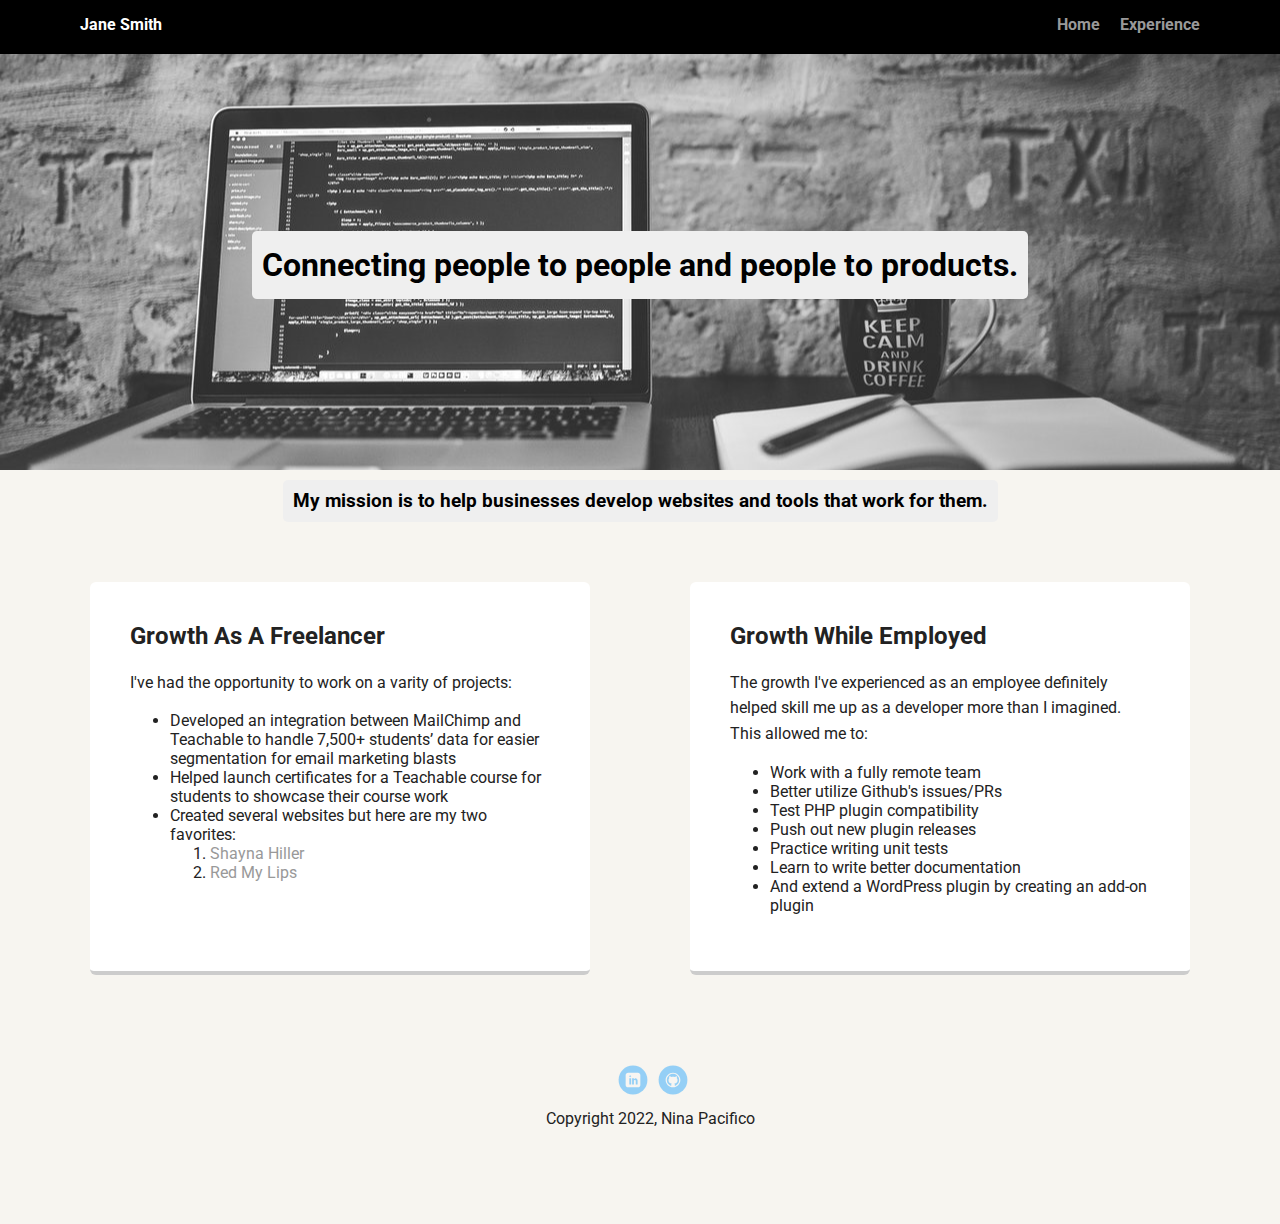
==== experience.html @ 9e7c531d "Index and experience pages initial commit" ====
<!doctype html>
<html lang="en">
<head>
  <meta charset="utf-8">
  <title>Jane Smith's Profile</title>
  <meta name="viewport" content="width=device-width, initial-scale=1.0">
  <link rel="stylesheet" href="styles.css">
  <link href="https://fonts.googleapis.com/css?family=Muli%7CRoboto:400,300,500,700,900" rel="stylesheet"></head>
  <body>

    <div class="main-nav">
        <ul class="nav">
          <li class="name">Jane Smith</li>
          <li><a href="index.html">Home</a></li>
          <li><a href="experience.html">Experience</a></li>
        </ul>
    </div>

    <header id="experience-header">
        <h1 class="tag">Connecting people to people and people to products.</h1>
    </header>


    <h3 class="tag">My mission is to help businesses develop websites and tools that work for them.</h3>
    <main class="flex">

      <div class="card">
        <h2>Growth As A Freelancer</h2>
        <p>I've had the opportunity to work on a varity of projects:</p>
        <ul>
        	<li>Developed an integration between MailChimp and Teachable to handle 7,500+ students’ data for easier segmentation for email marketing blasts</li>
        	<li>Helped launch certificates for a Teachable course for students to showcase their course work</li>
          <li>Created several websites but here are my two favorites:
            <ol>
              <li><a href="#">Shayna Hiller</a></li>
              <li><a href="#">Red My Lips</a></li>
            </ol>
          </li>
        </ul>
      </div> 

      <div class="card">
        <h2>Growth While Employed</h2>
        <p>The growth I've experienced as an employee definitely helped skill me up as a developer more than I imagined. This allowed me to:</p>
        <ul>
          <li>Work with a fully remote team</li>
          <li>Better utilize Github's issues/PRs</li>
          <li>Test PHP plugin compatibility</li>
          <li>Push out new plugin releases</li>
          <li>Practice writing unit tests</li>
          <li>Learn to write better documentation</li>
	      <li>And extend a WordPress plugin by creating an add-on plugin</li>
        </ul>
      </div> 

    </main>
    <footer>
      <ul>
        <li><a href="https://www.linkedin.com/in/ninapacifico/" class="social linkedin">LinkedIn</a></li>
        <li><a href="https://github.com/paninapress" class="social github">Github</a></li>
      </ul>
      <p class="copyright">Copyright 2022, Nina Pacifico</p>
    </footer>
  </body>
  </html>
---- styles.css ----
/* Global Layout Set-up */
* { 
  box-sizing: border-box;
}
  
body {
  margin: 0;
  padding: 0;
  text-align: center;
  font-family: 'Roboto', sans-serif;
  color: #222;
  background: #f7f5f0;
}
/* Link Styles */

a {
  text-decoration: none;
  color: #999;
}
a:hover {
  color: #6633ff;
}

/* Section Styles */

.main-nav {
  width: 100%;
  background: black;
  min-height: 30px;
  padding: 10px;
  position: fixed;
  text-align: center;
}
.nav {
  display: flex;
  justify-content: space-around;
  font-weight: 700;
  list-style-type: none;
  margin: 0 auto;
  padding: 0;
}

.nav .name {
    display: block;
    margin-right: auto;
    color: white;
}
.nav li {
  padding: 5px 10px 10px 10px;
}
.nav a {
  transition: all .5s;
}
.nav a:hover {
  color: white
}

header {
  text-align: center;
  background: url('images/pexels-negative-space-169573.jpg') no-repeat center ;
  background-size: cover;
  overflow: hidden;
  padding-top: 60px;
}
header {
  line-height: 1.5;
}
header .profile-image {
  margin-top: 50px;
  width: 150px;
  height: 150px;
  border-radius: 50%;
  border: 3px solid white;
  transition: all .5s;
}
header .profile-image:hover {
  transform: scale(1.2) rotate(5deg);
}
#experience-header {
  display: flex;
  align-items: center;
}

.tag {
  background-color: #efefef;
  color: black;
  padding: 10px;
  border-radius: 5px;
  display: table;
  margin: 10px auto;
} 
.location {
  background-color: #222;
  color: yellow;
}
.card {
  margin: 30px;
  padding: 20px 40px 40px;
  max-width: 500px;
  text-align: left;
  background: #fff;
  border-bottom: 4px solid #ccc;
  border-radius: 6px;
  transition: all .5s;
}
.card:hover {
  border-color: #ff99ff;
}

ul.skills {
  padding: 0;
  text-align: center;
}

.skills li {
  border-radius: 6px;
  display: inline-block;
  background: #ff9904;
  color: white;
  padding: 5px 10px;
  margin: 2px;
}

.skills li:nth-child(odd) {
  background: #0399ff;
}

footer {
  width: 100%;
  min-height: 30px;
  padding: 20px 0 40px 20px;
}

footer .copyright {
  top: -8px;
  font-size: .75em;
}

footer ul {
  list-style-type: none;
  margin: 0;
  padding: 0;
}

footer ul li {
  display: inline-block;
}

a.social {
  display: inline-block;
  text-indent: -9999px;
  margin-left: 5px;
  width: 30px;
  height: 30px;
  background-size: 30px 30px;
  opacity: .4;
  transition: all .5s;
}
a.twitter {
  background-image: url(images/twitter.svg);
}
a.linkedin {
  background-image: url(images/linkedin.svg);
}
a.github {
  background-image: url(images/github.svg);
}
a.social:hover {
  opacity: 1;
}
.clearfix {
  clear: both;
}

/* Styles for larger screens */
@media screen and (min-width: 720px) {
  
  .flex {
      display: -ms-flexbox;      /* TWEENER - IE 10 */
      display: flex; 
      max-width: 1200px;
      -ms-flex-pack: distribute;
      justify-content: space-around;
      margin: 0 auto;
  }

  header {
    min-height: 470px;
  }

  .nav {
    max-width: 1200px;
    padding: 0 30px;
  }


  main {
    padding-top: 20px;
  }

  main p {
    line-height: 1.6em;
  }

  footer {
    font-size: 1.3em;
    max-width: 1200px;
    margin: 40px auto;
  }

}
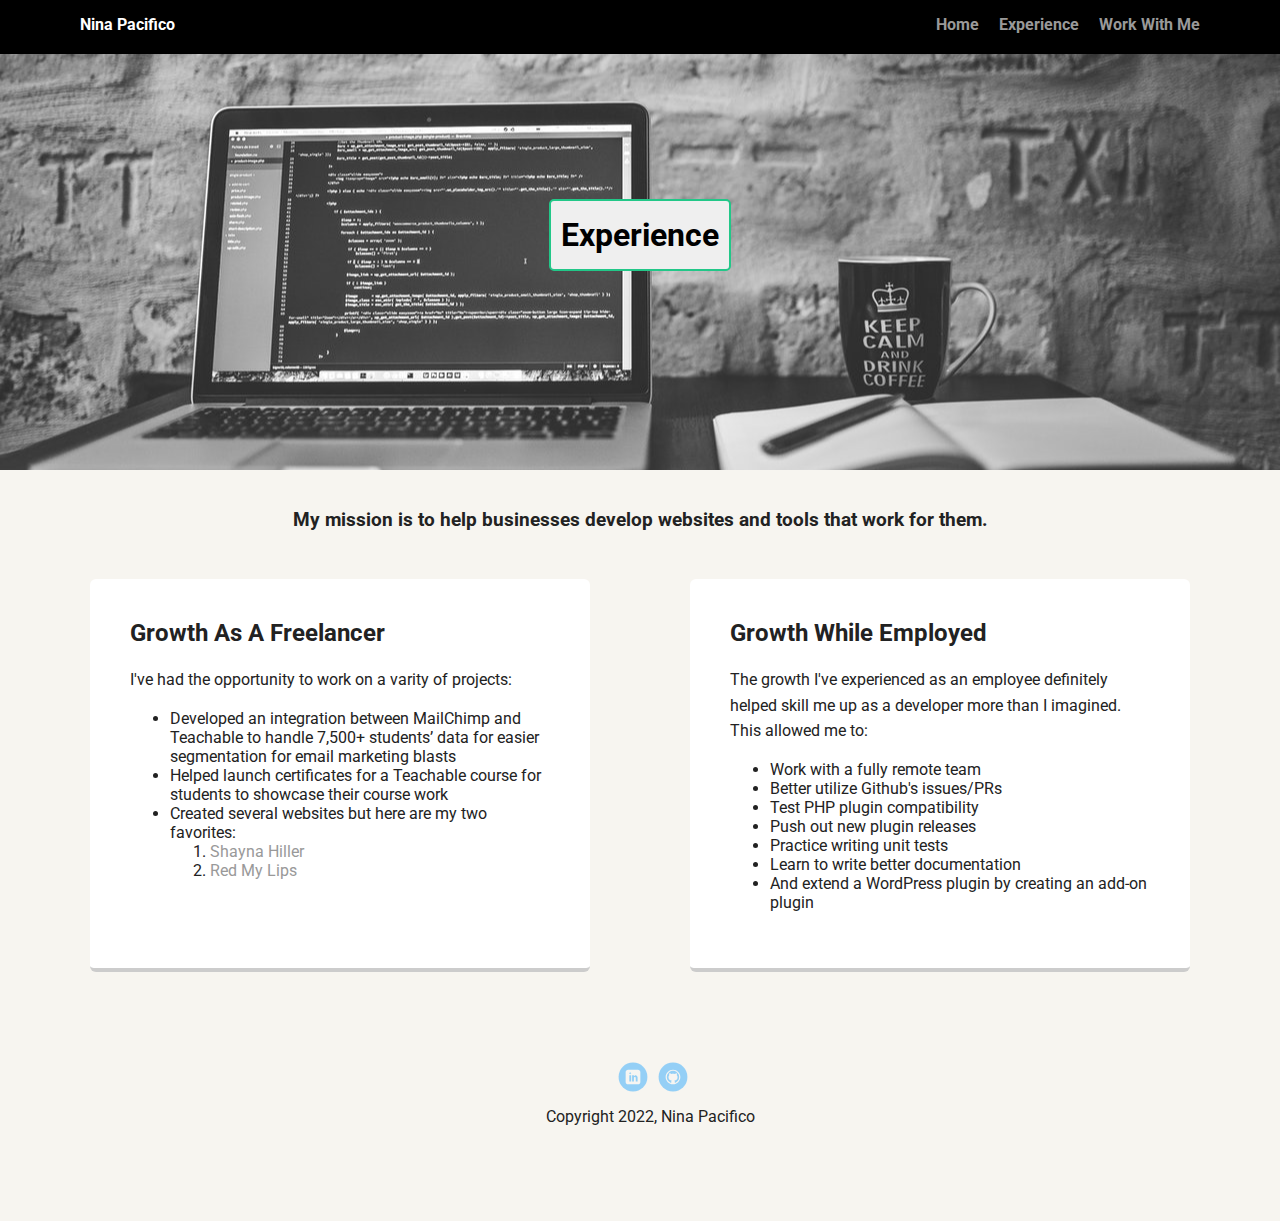
==== commit 1edcbf2a: "Work with me page and styling changes" ====
--- a/experience.html
+++ b/experience.html
@@ -2,7 +2,7 @@
 <html lang="en">
 <head>
   <meta charset="utf-8">
-  <title>Jane Smith's Profile</title>
+  <title>Nina Pacifico's Profile</title>
   <meta name="viewport" content="width=device-width, initial-scale=1.0">
   <link rel="stylesheet" href="styles.css">
   <link href="https://fonts.googleapis.com/css?family=Muli%7CRoboto:400,300,500,700,900" rel="stylesheet"></head>
@@ -10,48 +10,50 @@
 
     <div class="main-nav">
         <ul class="nav">
-          <li class="name">Jane Smith</li>
+          <li class="name">Nina Pacifico</li>
           <li><a href="index.html">Home</a></li>
           <li><a href="experience.html">Experience</a></li>
+          <li><a href="work-with-me.html">Work With Me</a></li>
         </ul>
     </div>
 
     <header id="experience-header">
-        <h1 class="tag">Connecting people to people and people to products.</h1>
+        <h1 class="tag">Experience</h1>
     </header>
+    <main>
+      <h3 class="">My mission is to help businesses develop websites and tools that work for them.</h3>
+      <section>
+        <div class="flex">
+          <div class="info-card">
+            <h2>Growth As A Freelancer</h2>
+            <p>I've had the opportunity to work on a varity of projects:</p>
+            <ul>
+              <li>Developed an integration between MailChimp and Teachable to handle 7,500+ students’ data for easier segmentation for email marketing blasts</li>
+              <li>Helped launch certificates for a Teachable course for students to showcase their course work</li>
+              <li>Created several websites but here are my two favorites:
+                <ol>
+                  <li><a href="#">Shayna Hiller</a></li>
+                  <li><a href="#">Red My Lips</a></li>
+                </ol>
+              </li>
+            </ul>
+          </div>
 
-
-    <h3 class="tag">My mission is to help businesses develop websites and tools that work for them.</h3>
-    <main class="flex">
-
-      <div class="card">
-        <h2>Growth As A Freelancer</h2>
-        <p>I've had the opportunity to work on a varity of projects:</p>
-        <ul>
-        	<li>Developed an integration between MailChimp and Teachable to handle 7,500+ students’ data for easier segmentation for email marketing blasts</li>
-        	<li>Helped launch certificates for a Teachable course for students to showcase their course work</li>
-          <li>Created several websites but here are my two favorites:
-            <ol>
-              <li><a href="#">Shayna Hiller</a></li>
-              <li><a href="#">Red My Lips</a></li>
-            </ol>
-          </li>
-        </ul>
-      </div> 
-
-      <div class="card">
-        <h2>Growth While Employed</h2>
-        <p>The growth I've experienced as an employee definitely helped skill me up as a developer more than I imagined. This allowed me to:</p>
-        <ul>
-          <li>Work with a fully remote team</li>
-          <li>Better utilize Github's issues/PRs</li>
-          <li>Test PHP plugin compatibility</li>
-          <li>Push out new plugin releases</li>
-          <li>Practice writing unit tests</li>
-          <li>Learn to write better documentation</li>
-	      <li>And extend a WordPress plugin by creating an add-on plugin</li>
-        </ul>
-      </div> 
+          <div class="info-card">
+            <h2>Growth While Employed</h2>
+            <p>The growth I've experienced as an employee definitely helped skill me up as a developer more than I imagined. This allowed me to:</p>
+            <ul>
+              <li>Work with a fully remote team</li>
+              <li>Better utilize Github's issues/PRs</li>
+              <li>Test PHP plugin compatibility</li>
+              <li>Push out new plugin releases</li>
+              <li>Practice writing unit tests</li>
+              <li>Learn to write better documentation</li>
+              <li>And extend a WordPress plugin by creating an add-on plugin</li>
+            </ul>
+          </div>
+        </div>
+      </section>
 
     </main>
     <footer>
--- a/styles.css
+++ b/styles.css
@@ -57,7 +57,7 @@
 
 header {
   text-align: center;
-  background: url('images/pexels-negative-space-169573.jpg') no-repeat center ;
+  background: url('images/pexels-negative-space-34578.jpg') no-repeat top;
   background-size: cover;
   overflow: hidden;
   padding-top: 60px;
@@ -76,9 +76,8 @@
 header .profile-image:hover {
   transform: scale(1.2) rotate(5deg);
 }
-#experience-header {
-  display: flex;
-  align-items: center;
+header h1 {
+  border: 2px solid #22c788;
 }
 
 .tag {
@@ -91,9 +90,9 @@
 } 
 .location {
   background-color: #222;
-  color: yellow;
-}
-.card {
+  color: lightgreen;
+}
+.info-card {
   margin: 30px;
   padding: 20px 40px 40px;
   max-width: 500px;
@@ -103,8 +102,8 @@
   border-radius: 6px;
   transition: all .5s;
 }
-.card:hover {
-  border-color: #ff99ff;
+.info-card:hover {
+  border-color: #22c788;
 }
 
 ul.skills {
@@ -115,14 +114,14 @@
 .skills li {
   border-radius: 6px;
   display: inline-block;
-  background: #ff9904;
+  background: #a7388e;
   color: white;
   padding: 5px 10px;
   margin: 2px;
 }
 
 .skills li:nth-child(odd) {
-  background: #0399ff;
+  background: #4AB2D6;
 }
 
 footer {
@@ -171,6 +170,41 @@
 .clearfix {
   clear: both;
 }
+
+/* Experience page */
+#experience-header {
+  background: url('images/pexels-negative-space-169573.jpg') no-repeat center ;
+  background-size: cover;
+  display: flex;
+  align-items: center;
+  padding: 100px 30px;
+}
+/* Work With Me page */
+#work-with-me-header {
+  background: url('images/pexels-pixabay-262488.jpg') no-repeat center ;
+  background-size: cover;
+  display: flex;
+  align-items: center;
+  padding: 100px 30px;
+}
+#work-with-me-main ol {
+  text-align: left;
+  margin
+}
+.work-steps {
+  display: flex;
+  gap: 10px;
+  text-align: left;
+  max-width: 700px;
+  margin: 0 auto;
+}
+
+.work-steps h3 {
+  /*margin-right: 20px;*/
+  min-width: 250px;
+
+}
+
 
 /* Styles for larger screens */
 @media screen and (min-width: 720px) {
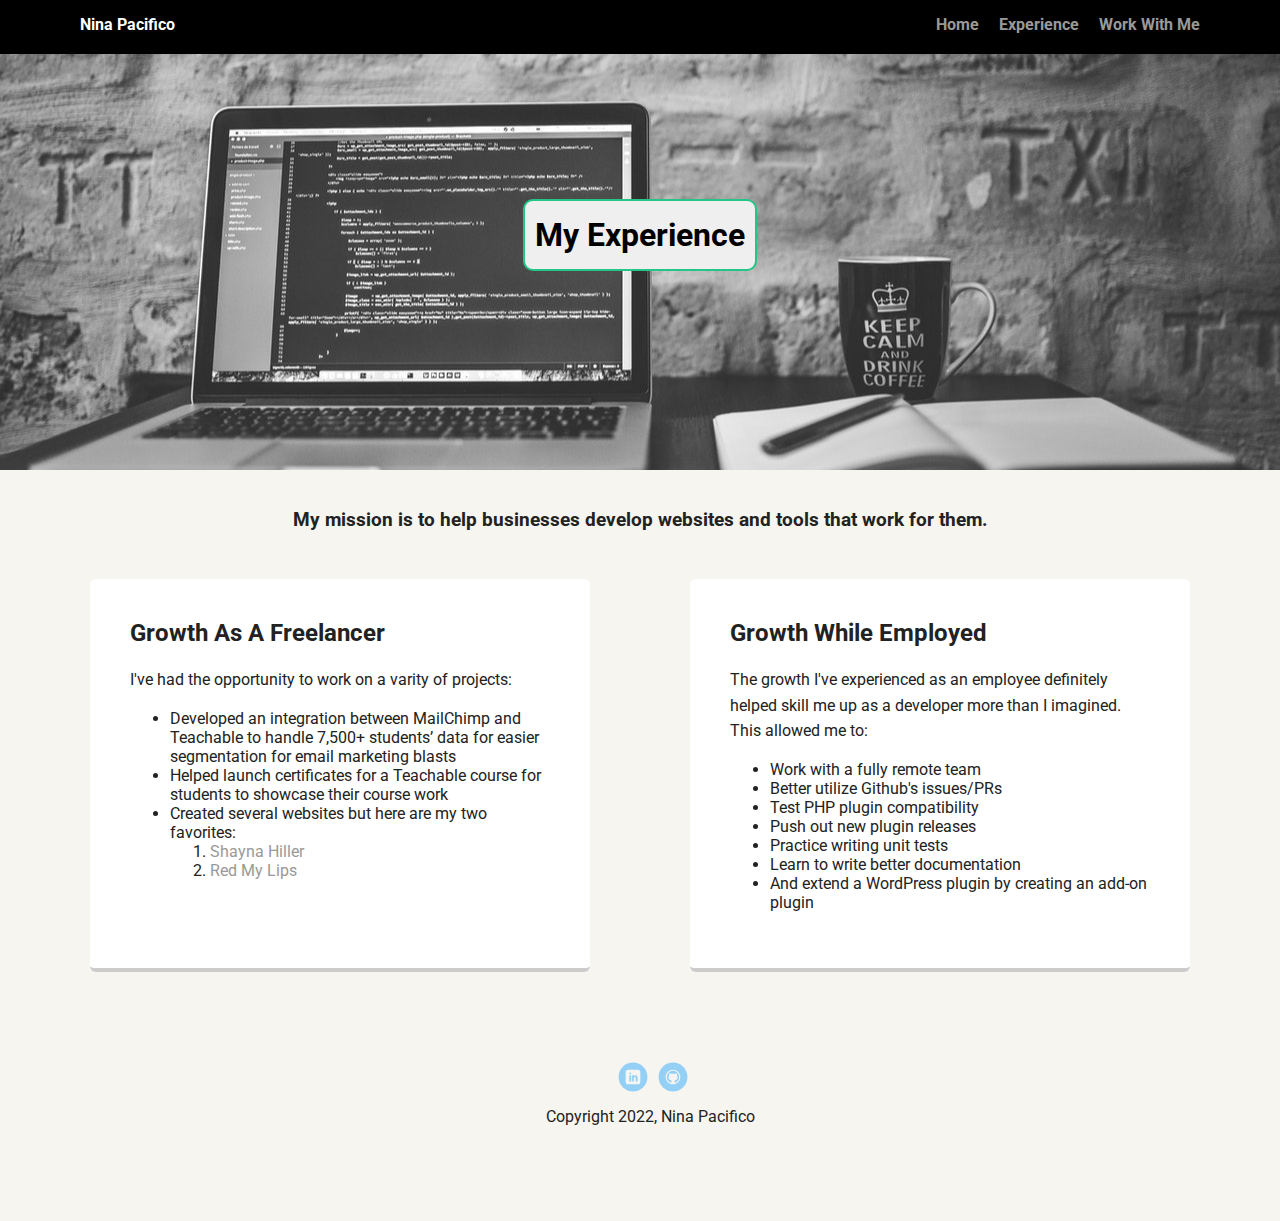
==== commit d8da723f: "Extra credit changes and improved work with me content" ====
--- a/experience.html
+++ b/experience.html
@@ -8,50 +8,48 @@
   <link href="https://fonts.googleapis.com/css?family=Muli%7CRoboto:400,300,500,700,900" rel="stylesheet"></head>
   <body>
 
-    <div class="main-nav">
+    <nav class="main-nav">
         <ul class="nav">
           <li class="name">Nina Pacifico</li>
           <li><a href="index.html">Home</a></li>
           <li><a href="experience.html">Experience</a></li>
           <li><a href="work-with-me.html">Work With Me</a></li>
         </ul>
-    </div>
+    </nav>
 
     <header id="experience-header">
-        <h1 class="tag">Experience</h1>
+        <h1 class="tag">My Experience</h1>
     </header>
     <main>
       <h3 class="">My mission is to help businesses develop websites and tools that work for them.</h3>
-      <section>
-        <div class="flex">
-          <div class="info-card">
-            <h2>Growth As A Freelancer</h2>
-            <p>I've had the opportunity to work on a varity of projects:</p>
-            <ul>
-              <li>Developed an integration between MailChimp and Teachable to handle 7,500+ students’ data for easier segmentation for email marketing blasts</li>
-              <li>Helped launch certificates for a Teachable course for students to showcase their course work</li>
-              <li>Created several websites but here are my two favorites:
-                <ol>
-                  <li><a href="#">Shayna Hiller</a></li>
-                  <li><a href="#">Red My Lips</a></li>
-                </ol>
-              </li>
-            </ul>
-          </div>
+      <section class="flex">
+        <div class="card">
+          <h2>Growth As A Freelancer</h2>
+          <p>I've had the opportunity to work on a varity of projects:</p>
+          <ul>
+            <li>Developed an integration between MailChimp and Teachable to handle 7,500+ students’ data for easier segmentation for email marketing blasts</li>
+            <li>Helped launch certificates for a Teachable course for students to showcase their course work</li>
+            <li>Created several websites but here are my two favorites:
+              <ol>
+                <li><a href="#">Shayna Hiller</a></li>
+                <li><a href="#">Red My Lips</a></li>
+              </ol>
+            </li>
+          </ul>
+        </div>
 
-          <div class="info-card">
-            <h2>Growth While Employed</h2>
-            <p>The growth I've experienced as an employee definitely helped skill me up as a developer more than I imagined. This allowed me to:</p>
-            <ul>
-              <li>Work with a fully remote team</li>
-              <li>Better utilize Github's issues/PRs</li>
-              <li>Test PHP plugin compatibility</li>
-              <li>Push out new plugin releases</li>
-              <li>Practice writing unit tests</li>
-              <li>Learn to write better documentation</li>
-              <li>And extend a WordPress plugin by creating an add-on plugin</li>
-            </ul>
-          </div>
+        <div class="card">
+          <h2>Growth While Employed</h2>
+          <p>The growth I've experienced as an employee definitely helped skill me up as a developer more than I imagined. This allowed me to:</p>
+          <ul>
+            <li>Work with a fully remote team</li>
+            <li>Better utilize Github's issues/PRs</li>
+            <li>Test PHP plugin compatibility</li>
+            <li>Push out new plugin releases</li>
+            <li>Practice writing unit tests</li>
+            <li>Learn to write better documentation</li>
+            <li>And extend a WordPress plugin by creating an add-on plugin</li>
+          </ul>
         </div>
       </section>
 
--- a/styles.css
+++ b/styles.css
@@ -84,7 +84,7 @@
   background-color: #efefef;
   color: black;
   padding: 10px;
-  border-radius: 5px;
+  border-radius: 10px;
   display: table;
   margin: 10px auto;
 } 
@@ -92,7 +92,7 @@
   background-color: #222;
   color: lightgreen;
 }
-.info-card {
+.card {
   margin: 30px;
   padding: 20px 40px 40px;
   max-width: 500px;
@@ -102,7 +102,7 @@
   border-radius: 6px;
   transition: all .5s;
 }
-.info-card:hover {
+.card:hover {
   border-color: #22c788;
 }
 
@@ -187,24 +187,22 @@
   align-items: center;
   padding: 100px 30px;
 }
-#work-with-me-main ol {
-  text-align: left;
-  margin
+#work-with-me-main .icon-boxes i{
+  font-size: 80px;
+}
+.icon-boxes p {
+  font-size: 20px;
 }
 .work-steps {
   display: flex;
-  gap: 10px;
   text-align: left;
   max-width: 700px;
   margin: 0 auto;
-}
-
+  border-bottom: 1px dotted #22c788;
+}
 .work-steps h3 {
-  /*margin-right: 20px;*/
   min-width: 250px;
-
-}
-
+}
 
 /* Styles for larger screens */
 @media screen and (min-width: 720px) {
